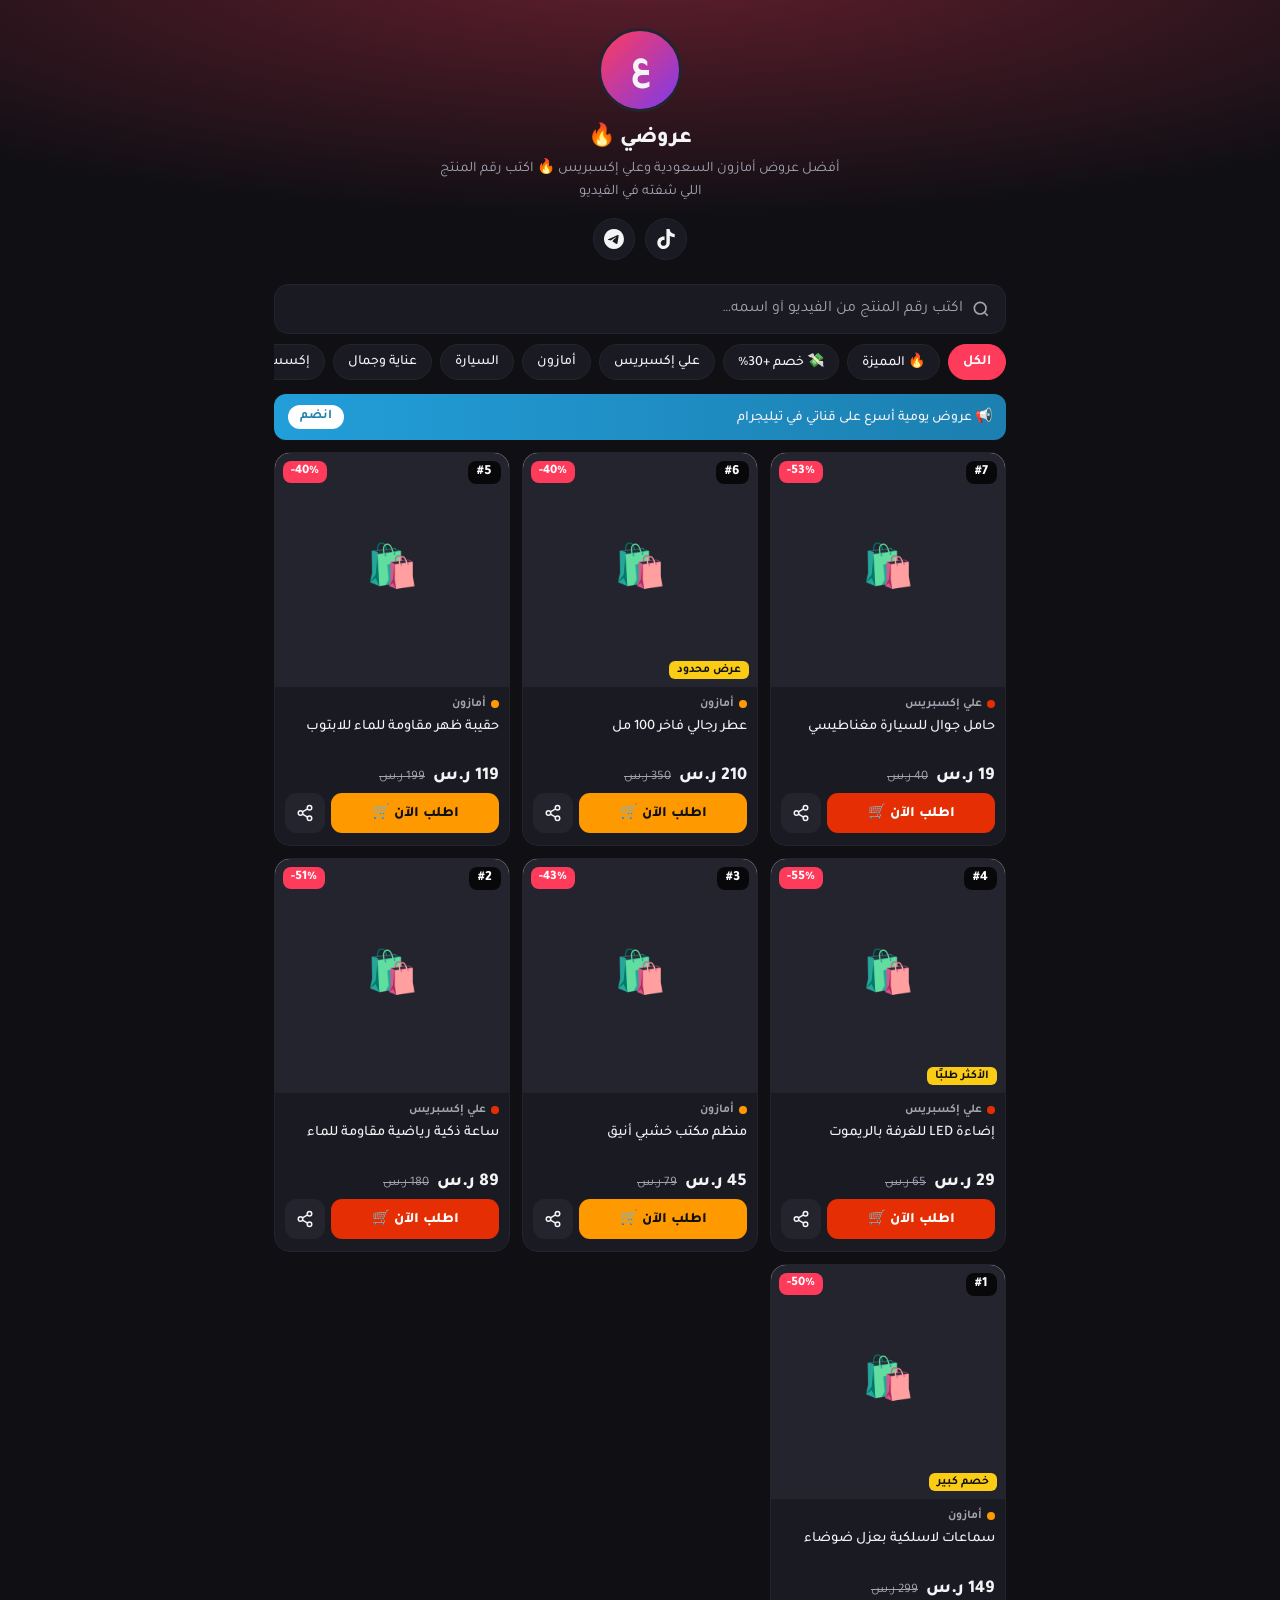
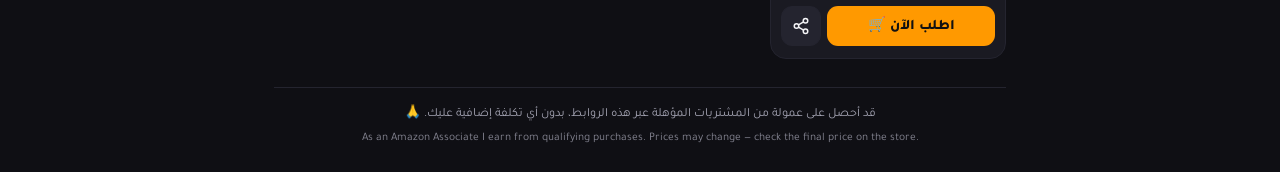
==== index.html @ e0e1f98f "Product hub site: Google Sheet-driven affiliate links page Co-Authored-By: Claude Opus 5.5 <noreply@" ====
<!doctype html>
<html lang="ar" dir="rtl">
<head>
  <meta charset="utf-8">
  <meta name="viewport" content="width=device-width, initial-scale=1, viewport-fit=cover">
  <title>عروضي — روابط المنتجات</title>
  <meta name="description" content="كل المنتجات والعروض اللي أنشرها في تيك توك — أمازون السعودية وعلي إكسبريس">
  <meta property="og:title" content="عروضي — روابط المنتجات">
  <meta property="og:description" content="اكتب رقم المنتج اللي شفته في الفيديو واطلبه مباشرة">
  <meta property="og:type" content="website">
  <meta name="theme-color" content="#0f0f14">
  <link rel="icon" href="data:image/svg+xml,<svg xmlns='http://www.w3.org/2000/svg' viewBox='0 0 100 100'><text y='.9em' font-size='90'>🛍️</text></svg>">
  <link rel="preconnect" href="https://fonts.googleapis.com">
  <link rel="preconnect" href="https://fonts.gstatic.com" crossorigin>
  <link href="https://fonts.googleapis.com/css2?family=Tajawal:wght@400;500;700;800&display=swap" rel="stylesheet">
  <link rel="stylesheet" href="style.css">
</head>
<body>
  <header class="profile">
    <div class="avatar" id="avatar"></div>
    <h1 id="name"></h1>
    <p class="bio" id="bio"></p>
    <nav class="socials" id="socials" aria-label="حساباتي"></nav>
  </header>

  <div class="sticky">
    <label class="search">
      <svg viewBox="0 0 24 24" aria-hidden="true"><circle cx="11" cy="11" r="7"/><path d="m20 20-3.5-3.5"/></svg>
      <input id="q" type="search" placeholder="اكتب رقم المنتج من الفيديو أو اسمه…" autocomplete="off" enterkeyhint="search">
    </label>
    <div class="chips" id="chips" role="tablist"></div>
  </div>

  <a class="tg-banner" id="tgBanner" target="_blank" rel="noopener" hidden>
    <span>📢 عروض يومية أسرع على قناتي في تيليجرام</span><b>انضم</b>
  </a>

  <div class="notice" id="notice" hidden></div>

  <main class="grid" id="grid" aria-live="polite">
    <div class="skeleton"></div><div class="skeleton"></div><div class="skeleton"></div><div class="skeleton"></div>
  </main>

  <p class="empty" id="empty" hidden>ما لقينا المنتج 🤔 تأكد من الرقم أو جرّب اسم ثاني.</p>

  <footer>
    <p>قد أحصل على عمولة من المشتريات المؤهلة عبر هذه الروابط، بدون أي تكلفة إضافية عليك. 🙏</p>
    <p class="en">As an Amazon Associate I earn from qualifying purchases. Prices may change — check the final price on the store.</p>
  </footer>

  <div class="toast" id="toast" hidden></div>

  <script src="config.js"></script>
  <script src="app.js"></script>
</body>
</html>
---- style.css ----
:root{
  --bg:#0f0f14; --surface:#1a1a22; --surface2:#24242f; --text:#f4f4f7; --muted:#a3a3b2;
  --accent:#ff3b5c; --amazon:#ff9900; --ali:#e62e04; --ok:#22c55e; --radius:16px;
}
*{box-sizing:border-box;margin:0;padding:0}
html{-webkit-text-size-adjust:100%}
body{
  font-family:"Tajawal",system-ui,-apple-system,"Segoe UI",sans-serif;
  background:var(--bg); color:var(--text); min-height:100vh;
  max-width:760px; margin:0 auto; padding:0 14px calc(24px + env(safe-area-inset-bottom));
  background-image:radial-gradient(ellipse 80% 260px at 50% -40px, color-mix(in srgb,var(--accent) 35%,transparent), transparent);
  background-repeat:no-repeat;
}
a{color:inherit;text-decoration:none}
[hidden]{display:none!important}
bdi,.ltr{direction:ltr;unicode-bidi:isolate}

/* profile */
.profile{text-align:center;padding:28px 0 14px}
.avatar{width:84px;height:84px;border-radius:50%;margin:0 auto 10px;display:grid;place-items:center;
  font-size:36px;font-weight:800;background:linear-gradient(135deg,var(--accent),#7c3aed);
  border:3px solid var(--surface2);overflow:hidden}
.avatar img{width:100%;height:100%;object-fit:cover}
h1{font-size:22px;font-weight:800}
.bio{color:var(--muted);font-size:14.5px;margin:6px auto 0;max-width:420px;line-height:1.6}
.socials{display:flex;justify-content:center;gap:10px;margin-top:14px;flex-wrap:wrap}
.socials a{width:42px;height:42px;border-radius:50%;display:grid;place-items:center;background:var(--surface);
  border:1px solid var(--surface2);transition:transform .15s}
.socials a:active{transform:scale(.92)}
.socials svg{width:20px;height:20px;fill:currentColor}

/* sticky search */
.sticky{position:sticky;top:0;z-index:5;background:var(--bg);padding:10px 0 8px;margin:0 -14px;padding-inline:14px}
.search{display:flex;align-items:center;gap:8px;background:var(--surface);border:1.5px solid var(--surface2);
  border-radius:14px;padding:0 14px;height:50px;transition:border-color .15s}
.search:focus-within{border-color:var(--accent)}
.search svg{width:20px;height:20px;stroke:var(--muted);fill:none;stroke-width:2;flex:none}
.search input{flex:1;min-width:0;background:none;border:0;outline:0;color:var(--text);font:inherit;font-size:16px}
.search input::placeholder{color:var(--muted)}
.chips{display:flex;gap:8px;overflow-x:auto;padding-top:10px;scrollbar-width:none}
.chips::-webkit-scrollbar{display:none}
.chip{flex:none;border:1px solid var(--surface2);background:var(--surface);color:var(--text);font:inherit;
  font-size:14px;font-weight:500;padding:7px 14px;border-radius:999px;cursor:pointer;white-space:nowrap}
.chip[aria-selected="true"]{background:var(--accent);border-color:var(--accent);color:#fff;font-weight:700}

/* telegram banner */
.tg-banner{display:flex;align-items:center;justify-content:space-between;gap:10px;margin:6px 0 12px;padding:11px 14px;
  border-radius:12px;background:linear-gradient(90deg,#229ed9,#1c7fb0);font-size:14px;font-weight:500}
.tg-banner b{background:#fff;color:#1c7fb0;padding:4px 12px;border-radius:999px;font-size:13px;flex:none}

.notice{scroll-margin-top:125px;display:flex;align-items:center;justify-content:space-between;gap:10px;background:var(--surface);
  border:1px solid var(--accent);border-radius:12px;padding:10px 14px;margin:6px 0 12px;font-size:14px}
.notice button{background:var(--accent);color:#fff;border:0;border-radius:999px;padding:6px 12px;font:inherit;font-size:13px;font-weight:700;cursor:pointer;flex:none}

/* grid + cards */
.grid{display:grid;grid-template-columns:repeat(2,minmax(0,1fr));gap:12px;margin-top:4px}
@media(min-width:620px){.grid{grid-template-columns:repeat(3,minmax(0,1fr))}}
.grid.single{grid-template-columns:minmax(0,300px);justify-content:center}
.buy .long,.grid.single .buy .short{display:none}
.grid.single .buy .long{display:inline}
.grid.single .title{font-size:17px;-webkit-line-clamp:4}
.grid.single .buy{font-size:16px;padding:13px}
.card{background:var(--surface);border:1px solid var(--surface2);border-radius:var(--radius);overflow:hidden;
  display:flex;flex-direction:column;position:relative;scroll-margin-top:130px}
.card.hl{outline:3px solid var(--accent);animation:pulse 1.2s ease 2}
@keyframes pulse{50%{outline-color:transparent}}
.thumb{aspect-ratio:1/1;background:#fff;position:relative;display:block}
.thumb img{position:absolute;inset:0;width:100%;height:100%;object-fit:contain;display:block;background:#fff}
.thumb .ph{position:absolute;inset:0;display:grid;place-items:center;font-size:42px;background:var(--surface2)}
.code{position:absolute;top:8px;right:8px;background:rgba(0,0,0,.78);color:#fff;font-weight:800;font-size:14px;
  padding:3px 9px;border-radius:8px;direction:ltr}
.off{direction:ltr;position:absolute;top:8px;left:8px;background:var(--accent);color:#fff;font-weight:800;font-size:13px;padding:3px 8px;border-radius:8px}
.tag{position:absolute;bottom:8px;right:8px;background:#facc15;color:#111;font-weight:700;font-size:12px;padding:2px 8px;border-radius:6px}
.tag.new{background:var(--ok);color:#fff}
.body{padding:10px 10px 12px;display:flex;flex-direction:column;gap:6px;flex:1}
.store{font-size:12px;font-weight:700;display:flex;align-items:center;gap:5px;color:var(--muted)}
.store i{width:8px;height:8px;border-radius:50%;background:var(--muted)}
.store.amazon i{background:var(--amazon)} .store.aliexpress i{background:var(--ali)}
.title{font-size:14.5px;font-weight:500;line-height:1.45;display:-webkit-box;-webkit-line-clamp:2;-webkit-box-orient:vertical;overflow:hidden;min-height:2.9em}
.price{display:flex;align-items:baseline;gap:8px;flex-wrap:wrap}
.price b{font-size:18px;font-weight:800}
.price s{color:var(--muted);font-size:13px}
.actions{display:flex;gap:6px;margin-top:auto}
.buy{white-space:nowrap;flex:1;text-align:center;font-weight:800;font-size:14.5px;padding:10px 6px;border-radius:11px;color:#111;background:var(--amazon)}
.buy.aliexpress{background:var(--ali);color:#fff}
.buy.other{background:var(--accent);color:#fff}
.buy:active{filter:brightness(.9)}
.share{width:40px;flex:none;border-radius:11px;border:1px solid var(--surface2);background:var(--surface2);color:var(--text);
  display:grid;place-items:center;cursor:pointer}
.share svg{width:18px;height:18px;fill:none;stroke:currentColor;stroke-width:2}

.skeleton{aspect-ratio:3/4.6;border-radius:var(--radius);background:linear-gradient(90deg,var(--surface) 25%,var(--surface2) 50%,var(--surface) 75%);
  background-size:200% 100%;animation:sk 1.2s infinite}
@keyframes sk{to{background-position:-200% 0}}
.empty{text-align:center;color:var(--muted);padding:40px 10px;font-size:15px}

footer{margin-top:28px;text-align:center;color:var(--muted);font-size:12.5px;line-height:1.7;border-top:1px solid var(--surface2);padding-top:16px}
footer .en{direction:ltr;font-size:11.5px;opacity:.8;margin-top:4px}

.toast{position:fixed;bottom:calc(20px + env(safe-area-inset-bottom));left:50%;transform:translateX(-50%);background:#fff;color:#111;
  padding:10px 18px;border-radius:999px;font-weight:700;font-size:14px;z-index:20;box-shadow:0 6px 24px rgba(0,0,0,.35)}
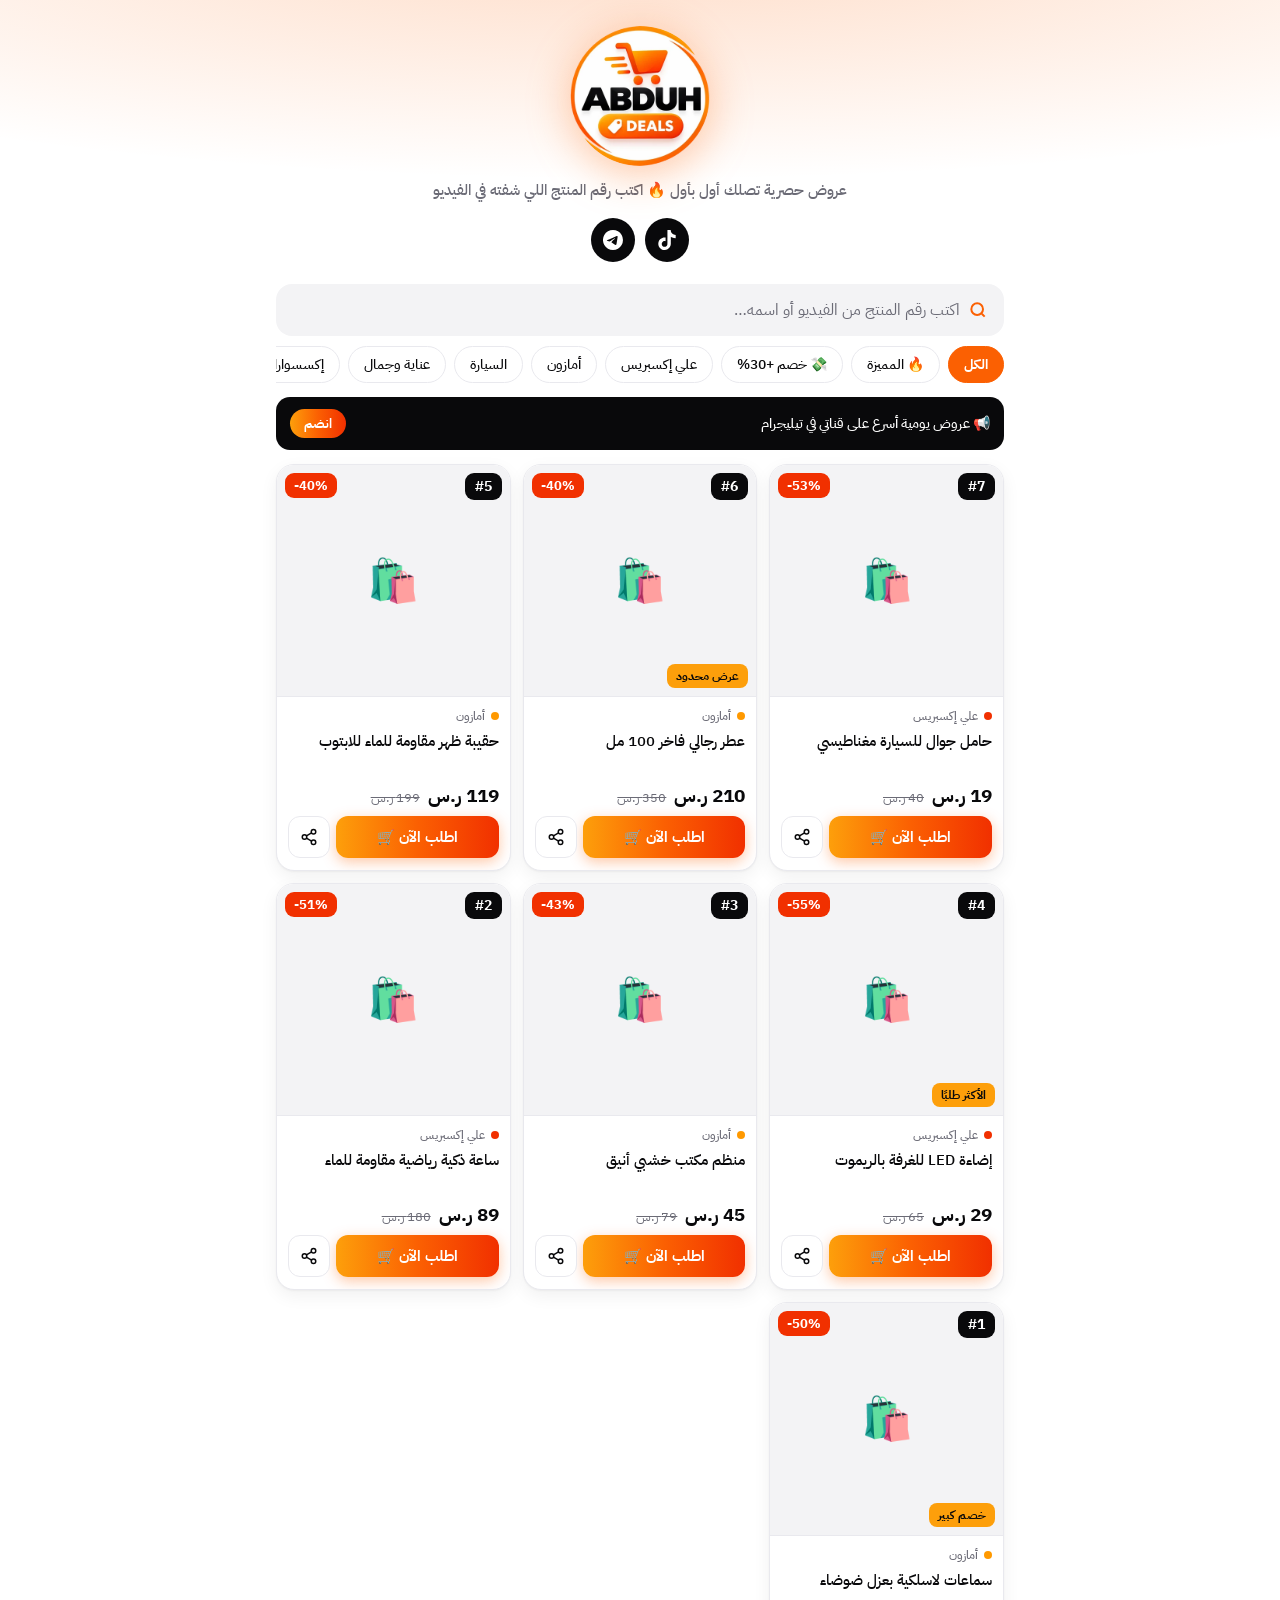
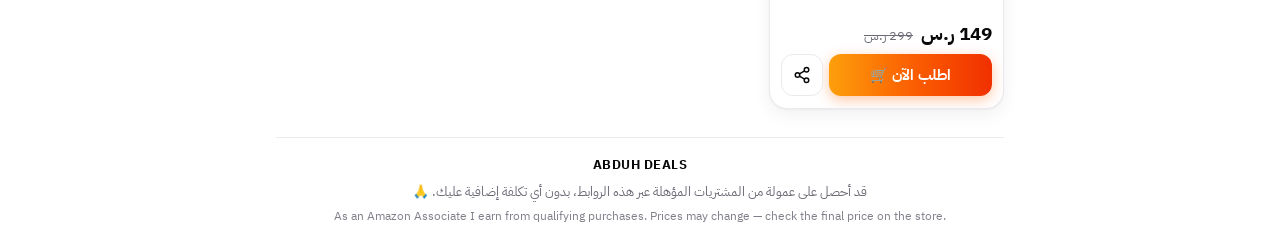
==== commit 5fc986b3: "Apply ABDUH DEALS brand identity: logo, colours, light/dark theme Co-Authored-By: Claude Opus 5.5 <n" ====
--- a/index.html
+++ b/index.html
@@ -3,16 +3,20 @@
 <head>
   <meta charset="utf-8">
   <meta name="viewport" content="width=device-width, initial-scale=1, viewport-fit=cover">
-  <title>عروضي — روابط المنتجات</title>
-  <meta name="description" content="كل المنتجات والعروض اللي أنشرها في تيك توك — أمازون السعودية وعلي إكسبريس">
-  <meta property="og:title" content="عروضي — روابط المنتجات">
+  <title>ABDUH DEALS — عروض أمازون وعلي إكسبريس</title>
+  <meta name="description" content="ABDUH DEALS — كل المنتجات والعروض اللي أنشرها في تيك توك من أمازون السعودية وعلي إكسبريس">
+  <meta property="og:title" content="ABDUH DEALS — عروض أمازون وعلي إكسبريس">
   <meta property="og:description" content="اكتب رقم المنتج اللي شفته في الفيديو واطلبه مباشرة">
   <meta property="og:type" content="website">
-  <meta name="theme-color" content="#0f0f14">
-  <link rel="icon" href="data:image/svg+xml,<svg xmlns='http://www.w3.org/2000/svg' viewBox='0 0 100 100'><text y='.9em' font-size='90'>🛍️</text></svg>">
+  <meta property="og:image" content="images/logo-512.jpg">
+  <meta name="twitter:card" content="summary">
+  <meta name="theme-color" content="#FB6002">
+  <link rel="icon" type="image/png" href="images/favicon.png">
+  <link rel="apple-touch-icon" href="images/apple-touch-icon.png">
+  <link rel="preload" as="image" href="images/logo.webp">
   <link rel="preconnect" href="https://fonts.googleapis.com">
   <link rel="preconnect" href="https://fonts.gstatic.com" crossorigin>
-  <link href="https://fonts.googleapis.com/css2?family=Tajawal:wght@400;500;700;800&display=swap" rel="stylesheet">
+  <link href="https://fonts.googleapis.com/css2?family=IBM+Plex+Sans+Arabic:wght@400;500;700&display=swap" rel="stylesheet">
   <link rel="stylesheet" href="style.css">
 </head>
 <body>
@@ -44,6 +48,7 @@
   <p class="empty" id="empty" hidden>ما لقينا المنتج 🤔 تأكد من الرقم أو جرّب اسم ثاني.</p>
 
   <footer>
+    <p class="brand">ABDUH DEALS</p>
     <p>قد أحصل على عمولة من المشتريات المؤهلة عبر هذه الروابط، بدون أي تكلفة إضافية عليك. 🙏</p>
     <p class="en">As an Amazon Associate I earn from qualifying purchases. Prices may change — check the final price on the store.</p>
   </footer>
--- a/style.css
+++ b/style.css
@@ -1,56 +1,76 @@
+/* ABDUH DEALS — brand theme
+   Brand colours: orange #FB6002 · amber #FD9F0B · fire red #F13000 · black #09090B · white #FFFFFF
+   Gradient is used only on buy buttons and price/discount badges (brand rule). */
 :root{
-  --bg:#0f0f14; --surface:#1a1a22; --surface2:#24242f; --text:#f4f4f7; --muted:#a3a3b2;
-  --accent:#ff3b5c; --amazon:#ff9900; --ali:#e62e04; --ok:#22c55e; --radius:16px;
+  --accent:#FB6002; --amber:#FD9F0B; --fire:#F13000; --ink:#09090B; --paper:#FFFFFF;
+  --grad:linear-gradient(90deg,#FD9F0B 0%,#FB6002 50%,#F13000 100%);
+  --bg:#FFFFFF; --surface:#FFFFFF; --surface2:#F3F3F5; --line:#E9E9EE; --text:#09090B; --muted:#6B6B76;
+  --shadow:0 1px 2px rgba(9,9,11,.04),0 6px 18px rgba(9,9,11,.06);
+  --amazon:#FF9900; --ali:#F13000; --ok:#16A34A; --radius:18px;
+  color-scheme:light;
+}
+@media (prefers-color-scheme:dark){
+  :root{
+    --bg:#09090B; --surface:#141418; --surface2:#1F1F25; --line:#26262D; --text:#FFFFFF; --muted:#A1A1AA;
+    --shadow:none; color-scheme:dark;
+  }
 }
 *{box-sizing:border-box;margin:0;padding:0}
 html{-webkit-text-size-adjust:100%}
 body{
-  font-family:"Tajawal",system-ui,-apple-system,"Segoe UI",sans-serif;
+  font-family:"IBM Plex Sans Arabic",system-ui,-apple-system,"Segoe UI",sans-serif;
   background:var(--bg); color:var(--text); min-height:100vh;
-  max-width:760px; margin:0 auto; padding:0 14px calc(24px + env(safe-area-inset-bottom));
-  background-image:radial-gradient(ellipse 80% 260px at 50% -40px, color-mix(in srgb,var(--accent) 35%,transparent), transparent);
+  max-width:760px; margin:0 auto; padding:0 16px calc(24px + env(safe-area-inset-bottom));
+  background-image:radial-gradient(ellipse 90% 240px at 50% -60px, color-mix(in srgb,var(--accent) 22%,transparent), transparent);
   background-repeat:no-repeat;
 }
 a{color:inherit;text-decoration:none}
 [hidden]{display:none!important}
 bdi,.ltr{direction:ltr;unicode-bidi:isolate}
+:focus-visible{outline:3px solid var(--accent);outline-offset:2px}
 
 /* profile */
-.profile{text-align:center;padding:28px 0 14px}
-.avatar{width:84px;height:84px;border-radius:50%;margin:0 auto 10px;display:grid;place-items:center;
-  font-size:36px;font-weight:800;background:linear-gradient(135deg,var(--accent),#7c3aed);
-  border:3px solid var(--surface2);overflow:hidden}
-.avatar img{width:100%;height:100%;object-fit:cover}
-h1{font-size:22px;font-weight:800}
-.bio{color:var(--muted);font-size:14.5px;margin:6px auto 0;max-width:420px;line-height:1.6}
+.profile{text-align:center;padding:26px 0 12px}
+.avatar{width:112px;height:112px;border-radius:50%;margin:0 auto 12px;display:grid;place-items:center;
+  font-size:40px;font-weight:700;color:#fff;background:var(--grad);overflow:hidden;
+  box-shadow:0 8px 28px color-mix(in srgb,var(--accent) 30%,transparent)}
+.avatar:has(img){background:none;box-shadow:none;width:140px;height:140px;filter:drop-shadow(0 8px 22px color-mix(in srgb,var(--accent) 35%,transparent))}
+.avatar:has(img)+h1{position:absolute;width:1px;height:1px;overflow:hidden;clip:rect(0 0 0 0);white-space:nowrap}
+.avatar img{width:100%;height:100%;object-fit:cover;display:block}
+h1{font-size:25px;font-weight:700;letter-spacing:.3px}
+.bio{color:var(--muted);font-size:15px;font-weight:500;margin:6px auto 0;max-width:420px;line-height:1.7}
 .socials{display:flex;justify-content:center;gap:10px;margin-top:14px;flex-wrap:wrap}
-.socials a{width:42px;height:42px;border-radius:50%;display:grid;place-items:center;background:var(--surface);
-  border:1px solid var(--surface2);transition:transform .15s}
+.socials a{width:44px;height:44px;border-radius:50%;display:grid;place-items:center;background:var(--ink);color:#fff;transition:transform .15s}
+@media (prefers-color-scheme:dark){.socials a{background:var(--surface2)}}
 .socials a:active{transform:scale(.92)}
 .socials svg{width:20px;height:20px;fill:currentColor}
 
 /* sticky search */
-.sticky{position:sticky;top:0;z-index:5;background:var(--bg);padding:10px 0 8px;margin:0 -14px;padding-inline:14px}
-.search{display:flex;align-items:center;gap:8px;background:var(--surface);border:1.5px solid var(--surface2);
-  border-radius:14px;padding:0 14px;height:50px;transition:border-color .15s}
-.search:focus-within{border-color:var(--accent)}
-.search svg{width:20px;height:20px;stroke:var(--muted);fill:none;stroke-width:2;flex:none}
-.search input{flex:1;min-width:0;background:none;border:0;outline:0;color:var(--text);font:inherit;font-size:16px}
-.search input::placeholder{color:var(--muted)}
+.sticky{position:sticky;top:0;z-index:5;background:var(--bg);margin:0 -16px;padding:10px 16px 8px}
+.search{display:flex;align-items:center;gap:8px;background:var(--surface2);border:2px solid transparent;
+  border-radius:16px;padding:0 14px;height:52px;transition:border-color .15s,background .15s}
+.search:focus-within{border-color:var(--accent);background:var(--surface)}
+.search svg{width:20px;height:20px;stroke:var(--accent);fill:none;stroke-width:2.4;flex:none}
+.search input{flex:1;min-width:0;background:none;border:0;outline:0;color:var(--text);font:inherit;font-size:16px;font-weight:500}
+.search input::placeholder{color:var(--muted);font-weight:400}
 .chips{display:flex;gap:8px;overflow-x:auto;padding-top:10px;scrollbar-width:none}
 .chips::-webkit-scrollbar{display:none}
-.chip{flex:none;border:1px solid var(--surface2);background:var(--surface);color:var(--text);font:inherit;
-  font-size:14px;font-weight:500;padding:7px 14px;border-radius:999px;cursor:pointer;white-space:nowrap}
+.chip{flex:none;border:1.5px solid var(--line);background:var(--surface);color:var(--text);font:inherit;
+  font-size:14px;font-weight:500;padding:7px 15px;border-radius:999px;cursor:pointer;white-space:nowrap}
 .chip[aria-selected="true"]{background:var(--accent);border-color:var(--accent);color:#fff;font-weight:700}
 
-/* telegram banner */
-.tg-banner{display:flex;align-items:center;justify-content:space-between;gap:10px;margin:6px 0 12px;padding:11px 14px;
-  border-radius:12px;background:linear-gradient(90deg,#229ed9,#1c7fb0);font-size:14px;font-weight:500}
-.tg-banner b{background:#fff;color:#1c7fb0;padding:4px 12px;border-radius:999px;font-size:13px;flex:none}
+/* telegram banner (brand look) */
+.tg-banner{display:flex;align-items:center;justify-content:space-between;gap:10px;margin:6px 0 14px;padding:12px 14px;
+  border-radius:14px;background:var(--ink);color:#fff;font-size:14px;font-weight:500}
+@media (prefers-color-scheme:dark){.tg-banner{background:var(--surface2)}}
+.tg-banner b{background:var(--grad);color:#fff;padding:5px 14px;border-radius:999px;font-size:13px;font-weight:700;flex:none}
 
-.notice{scroll-margin-top:125px;display:flex;align-items:center;justify-content:space-between;gap:10px;background:var(--surface);
-  border:1px solid var(--accent);border-radius:12px;padding:10px 14px;margin:6px 0 12px;font-size:14px}
-.notice button{background:var(--accent);color:#fff;border:0;border-radius:999px;padding:6px 12px;font:inherit;font-size:13px;font-weight:700;cursor:pointer;flex:none}
+.notice{scroll-margin-top:125px;display:flex;align-items:center;justify-content:space-between;gap:10px;
+  background:color-mix(in srgb,var(--accent) 9%,var(--surface));border:1.5px solid var(--accent);
+  border-radius:14px;padding:10px 14px;margin:6px 0 12px;font-size:14.5px;font-weight:500}
+.notice b{font-weight:700;color:var(--accent)}
+.notice button{background:var(--ink);color:#fff;border:0;border-radius:999px;padding:7px 13px;font:inherit;font-size:13px;font-weight:700;cursor:pointer;flex:none}
+@media (prefers-color-scheme:dark){.notice button{background:#fff;color:var(--ink)}}
 
 /* grid + cards */
 .grid{display:grid;grid-template-columns:repeat(2,minmax(0,1fr));gap:12px;margin-top:4px}
@@ -60,42 +80,43 @@
 .grid.single .buy .long{display:inline}
 .grid.single .title{font-size:17px;-webkit-line-clamp:4}
 .grid.single .buy{font-size:16px;padding:13px}
-.card{background:var(--surface);border:1px solid var(--surface2);border-radius:var(--radius);overflow:hidden;
+.card{background:var(--surface);border:1px solid var(--line);border-radius:var(--radius);overflow:hidden;box-shadow:var(--shadow);
   display:flex;flex-direction:column;position:relative;scroll-margin-top:130px}
 .card.hl{outline:3px solid var(--accent);animation:pulse 1.2s ease 2}
 @keyframes pulse{50%{outline-color:transparent}}
-.thumb{aspect-ratio:1/1;background:#fff;position:relative;display:block}
+.thumb{aspect-ratio:1/1;background:#fff;position:relative;display:block;border-bottom:1px solid var(--line)}
 .thumb img{position:absolute;inset:0;width:100%;height:100%;object-fit:contain;display:block;background:#fff}
 .thumb .ph{position:absolute;inset:0;display:grid;place-items:center;font-size:42px;background:var(--surface2)}
-.code{position:absolute;top:8px;right:8px;background:rgba(0,0,0,.78);color:#fff;font-weight:800;font-size:14px;
-  padding:3px 9px;border-radius:8px;direction:ltr}
-.off{direction:ltr;position:absolute;top:8px;left:8px;background:var(--accent);color:#fff;font-weight:800;font-size:13px;padding:3px 8px;border-radius:8px}
-.tag{position:absolute;bottom:8px;right:8px;background:#facc15;color:#111;font-weight:700;font-size:12px;padding:2px 8px;border-radius:6px}
-.tag.new{background:var(--ok);color:#fff}
-.body{padding:10px 10px 12px;display:flex;flex-direction:column;gap:6px;flex:1}
-.store{font-size:12px;font-weight:700;display:flex;align-items:center;gap:5px;color:var(--muted)}
+.code{position:absolute;top:8px;right:8px;z-index:1;background:var(--ink);color:#fff;font-weight:700;font-size:14px;
+  padding:3px 10px;border-radius:9px;direction:ltr}
+.off{direction:ltr;position:absolute;top:8px;left:8px;z-index:1;background:var(--fire);color:#fff;font-weight:700;font-size:13px;padding:3px 9px;border-radius:9px}
+.tag{position:absolute;bottom:8px;right:8px;z-index:1;background:var(--amber);color:var(--ink);font-weight:700;font-size:12px;padding:3px 9px;border-radius:8px}
+.tag.new{background:var(--ink);color:#fff}
+.body{padding:10px 11px 12px;display:flex;flex-direction:column;gap:6px;flex:1}
+.store{font-size:12px;font-weight:500;display:flex;align-items:center;gap:6px;color:var(--muted)}
 .store i{width:8px;height:8px;border-radius:50%;background:var(--muted)}
 .store.amazon i{background:var(--amazon)} .store.aliexpress i{background:var(--ali)}
-.title{font-size:14.5px;font-weight:500;line-height:1.45;display:-webkit-box;-webkit-line-clamp:2;-webkit-box-orient:vertical;overflow:hidden;min-height:2.9em}
+.title{font-size:14.5px;font-weight:500;line-height:1.5;display:-webkit-box;-webkit-line-clamp:2;-webkit-box-orient:vertical;overflow:hidden;min-height:3em}
 .price{display:flex;align-items:baseline;gap:8px;flex-wrap:wrap}
-.price b{font-size:18px;font-weight:800}
+.price b{font-size:19px;font-weight:700;color:var(--text)}
 .price s{color:var(--muted);font-size:13px}
 .actions{display:flex;gap:6px;margin-top:auto}
-.buy{white-space:nowrap;flex:1;text-align:center;font-weight:800;font-size:14.5px;padding:10px 6px;border-radius:11px;color:#111;background:var(--amazon)}
-.buy.aliexpress{background:var(--ali);color:#fff}
-.buy.other{background:var(--accent);color:#fff}
-.buy:active{filter:brightness(.9)}
-.share{width:40px;flex:none;border-radius:11px;border:1px solid var(--surface2);background:var(--surface2);color:var(--text);
+.buy{white-space:nowrap;flex:1;text-align:center;font-weight:700;font-size:14.5px;padding:10px 6px;border-radius:12px;color:#fff;
+  background:var(--grad);box-shadow:0 4px 14px color-mix(in srgb,var(--accent) 35%,transparent)}
+.buy:active{filter:brightness(.92);transform:translateY(1px)}
+.share{width:42px;flex:none;border-radius:12px;border:1.5px solid var(--line);background:var(--surface);color:var(--text);
   display:grid;place-items:center;cursor:pointer}
 .share svg{width:18px;height:18px;fill:none;stroke:currentColor;stroke-width:2}
 
-.skeleton{aspect-ratio:3/4.6;border-radius:var(--radius);background:linear-gradient(90deg,var(--surface) 25%,var(--surface2) 50%,var(--surface) 75%);
+.skeleton{aspect-ratio:3/4.6;border-radius:var(--radius);background:linear-gradient(90deg,var(--surface2) 25%,var(--line) 50%,var(--surface2) 75%);
   background-size:200% 100%;animation:sk 1.2s infinite}
 @keyframes sk{to{background-position:-200% 0}}
 .empty{text-align:center;color:var(--muted);padding:40px 10px;font-size:15px}
 
-footer{margin-top:28px;text-align:center;color:var(--muted);font-size:12.5px;line-height:1.7;border-top:1px solid var(--surface2);padding-top:16px}
-footer .en{direction:ltr;font-size:11.5px;opacity:.8;margin-top:4px}
+footer{margin-top:28px;text-align:center;color:var(--muted);font-size:12.5px;line-height:1.8;border-top:1px solid var(--line);padding-top:16px}
+footer .brand{font-weight:700;color:var(--text);letter-spacing:.5px;margin-bottom:4px}
+footer .en{direction:ltr;font-size:11.5px;opacity:.85;margin-top:4px}
 
-.toast{position:fixed;bottom:calc(20px + env(safe-area-inset-bottom));left:50%;transform:translateX(-50%);background:#fff;color:#111;
-  padding:10px 18px;border-radius:999px;font-weight:700;font-size:14px;z-index:20;box-shadow:0 6px 24px rgba(0,0,0,.35)}
+.toast{position:fixed;bottom:calc(20px + env(safe-area-inset-bottom));left:50%;transform:translateX(-50%);background:var(--ink);color:#fff;
+  padding:10px 18px;border-radius:999px;font-weight:700;font-size:14px;z-index:20;box-shadow:0 6px 24px rgba(0,0,0,.25)}
+@media (prefers-color-scheme:dark){.toast{background:#fff;color:var(--ink)}}
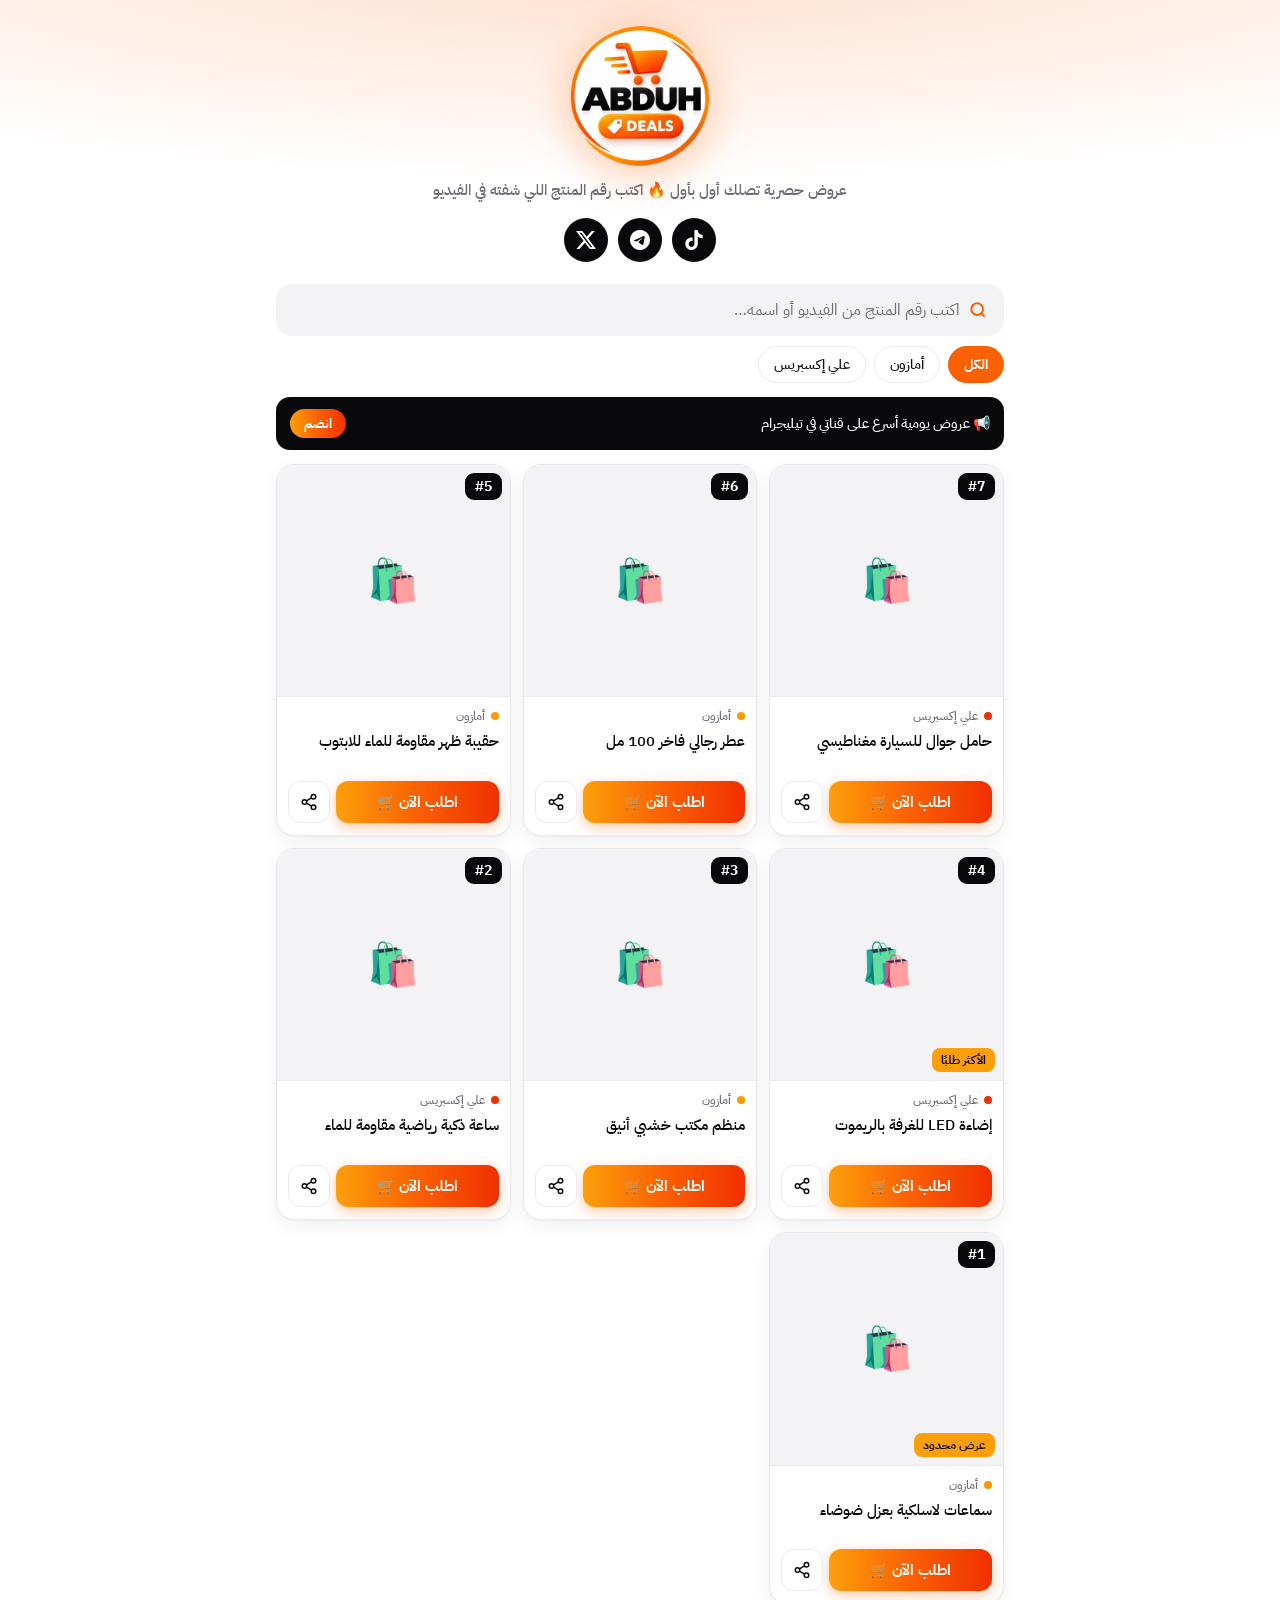
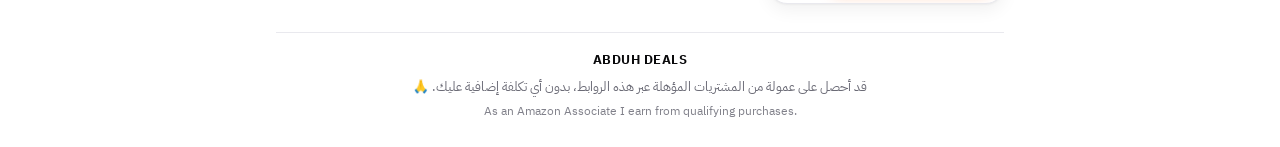
==== commit 675812a7: "Add social links; simplify page to store filters, no prices or discounts Co-Authored-By: Claude Opus" ====
--- a/index.html
+++ b/index.html
@@ -50,7 +50,7 @@
   <footer>
     <p class="brand">ABDUH DEALS</p>
     <p>قد أحصل على عمولة من المشتريات المؤهلة عبر هذه الروابط، بدون أي تكلفة إضافية عليك. 🙏</p>
-    <p class="en">As an Amazon Associate I earn from qualifying purchases. Prices may change — check the final price on the store.</p>
+    <p class="en">As an Amazon Associate I earn from qualifying purchases.</p>
   </footer>
 
   <div class="toast" id="toast" hidden></div>
